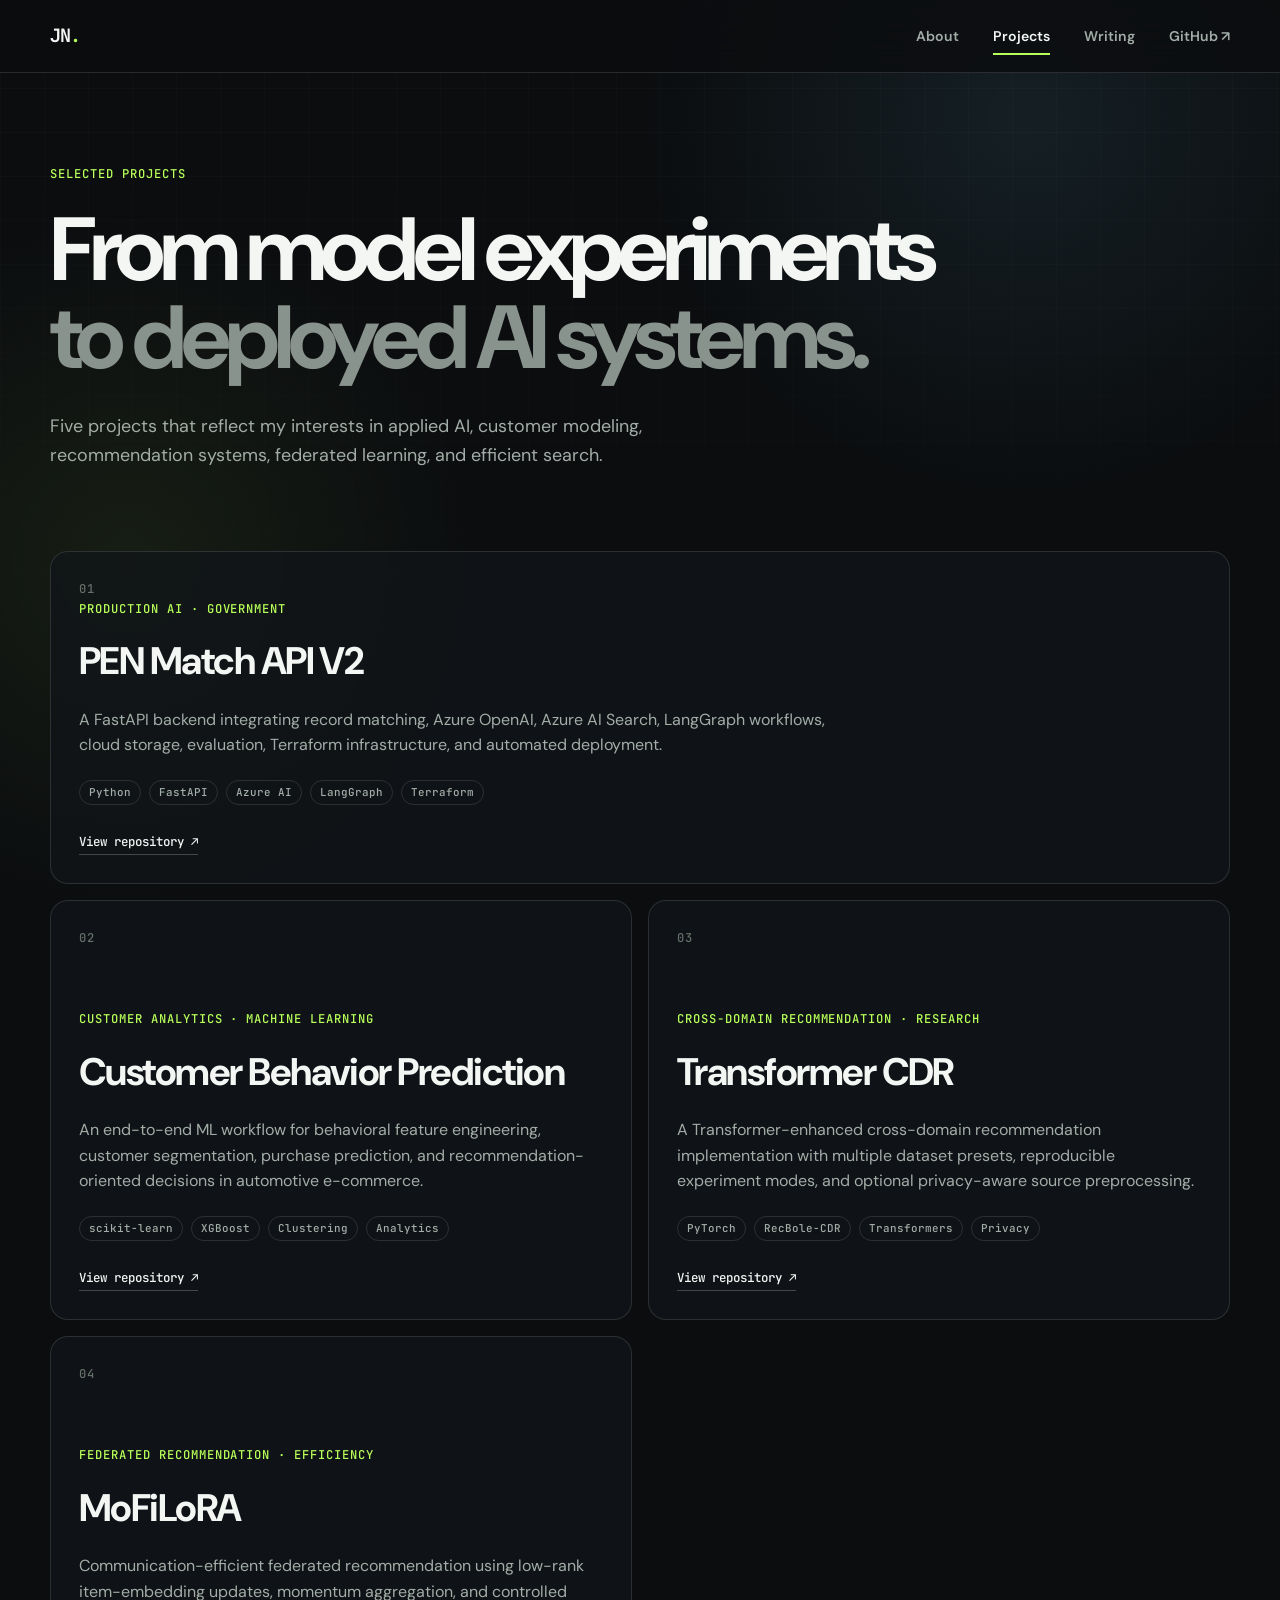
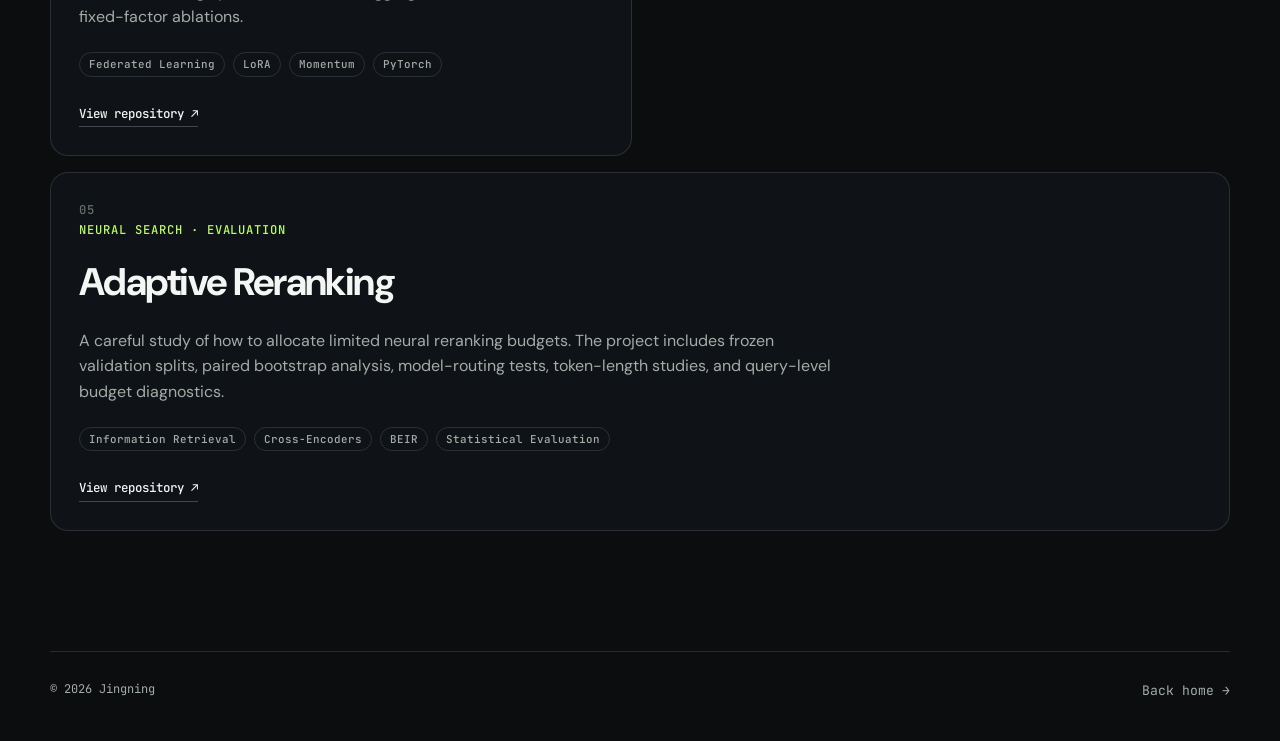
==== projects.html @ f1cd4e7f "Redesign personal portfolio around real projects" ====
<!DOCTYPE html>
<html lang="en">
<head>
    <meta charset="UTF-8">
    <meta name="viewport" content="width=device-width, initial-scale=1.0">
    <meta name="description" content="Selected applied AI, machine learning, recommendation, and search projects by Jingning.">
    <title>Projects · Jingning</title>
    <link rel="preconnect" href="https://fonts.googleapis.com">
    <link rel="preconnect" href="https://fonts.gstatic.com" crossorigin>
    <link href="https://fonts.googleapis.com/css2?family=DM+Sans:wght@400;500;600;700&family=JetBrains+Mono:wght@400;500&display=swap" rel="stylesheet">
    <link rel="stylesheet" href="styles.css">
</head>
<body>
    <header class="site-header">
        <nav class="nav-shell" aria-label="Primary navigation">
            <a class="wordmark" href="index.html" aria-label="Jingning home">JN<span>.</span></a>
            <div class="nav-links">
                <a href="index.html">About</a>
                <a class="active" href="projects.html">Projects</a>
                <a href="blog.html">Writing</a>
                <a href="https://github.com/jingning0528" target="_blank" rel="noreferrer">GitHub ↗</a>
            </div>
        </nav>
    </header>

    <main class="section-shell projects-page">
        <header class="page-intro">
            <p class="eyebrow">Selected projects</p>
            <h1>From model experiments<br><span>to deployed AI systems.</span></h1>
            <p>Five projects that reflect my interests in applied AI, customer modeling, recommendation systems, federated learning, and efficient search.</p>
        </header>

        <section class="project-list" aria-label="Project portfolio">
            <article class="project-card project-card-wide">
                <div class="project-number">01</div>
                <div class="project-card-body">
                    <div class="project-kicker">Production AI · Government</div>
                    <h2>PEN Match API V2</h2>
                    <p>A FastAPI backend integrating record matching, Azure OpenAI, Azure AI Search, LangGraph workflows, cloud storage, evaluation, Terraform infrastructure, and automated deployment.</p>
                    <div class="tag-row"><span>Python</span><span>FastAPI</span><span>Azure AI</span><span>LangGraph</span><span>Terraform</span></div>
                </div>
                <a class="project-link" href="https://github.com/jingning0528/pen-match-api-v2" target="_blank" rel="noreferrer" aria-label="View PEN Match API V2 on GitHub">View repository ↗</a>
            </article>

            <article class="project-card">
                <div class="project-number">02</div>
                <div class="project-card-body">
                    <div class="project-kicker">Customer Analytics · Machine Learning</div>
                    <h2>Customer Behavior Prediction</h2>
                    <p>An end-to-end ML workflow for behavioral feature engineering, customer segmentation, purchase prediction, and recommendation-oriented decisions in automotive e-commerce.</p>
                    <div class="tag-row"><span>scikit-learn</span><span>XGBoost</span><span>Clustering</span><span>Analytics</span></div>
                </div>
                <a class="project-link" href="https://github.com/jingning0528/customer-behavior-prediction" target="_blank" rel="noreferrer" aria-label="View Customer Behavior Prediction on GitHub">View repository ↗</a>
            </article>

            <article class="project-card">
                <div class="project-number">03</div>
                <div class="project-card-body">
                    <div class="project-kicker">Cross-Domain Recommendation · Research</div>
                    <h2>Transformer CDR</h2>
                    <p>A Transformer-enhanced cross-domain recommendation implementation with multiple dataset presets, reproducible experiment modes, and optional privacy-aware source preprocessing.</p>
                    <div class="tag-row"><span>PyTorch</span><span>RecBole-CDR</span><span>Transformers</span><span>Privacy</span></div>
                </div>
                <a class="project-link" href="https://github.com/jingning0528/transformer-cdr" target="_blank" rel="noreferrer" aria-label="View Transformer CDR on GitHub">View repository ↗</a>
            </article>

            <article class="project-card">
                <div class="project-number">04</div>
                <div class="project-card-body">
                    <div class="project-kicker">Federated Recommendation · Efficiency</div>
                    <h2>MoFiLoRA</h2>
                    <p>Communication-efficient federated recommendation using low-rank item-embedding updates, momentum aggregation, and controlled fixed-factor ablations.</p>
                    <div class="tag-row"><span>Federated Learning</span><span>LoRA</span><span>Momentum</span><span>PyTorch</span></div>
                </div>
                <a class="project-link" href="https://github.com/jingning0528/mofilora-fedrec" target="_blank" rel="noreferrer" aria-label="View MoFiLoRA on GitHub">View repository ↗</a>
            </article>

            <article class="project-card project-card-wide">
                <div class="project-number">05</div>
                <div class="project-card-body">
                    <div class="project-kicker">Neural Search · Evaluation</div>
                    <h2>Adaptive Reranking</h2>
                    <p>A careful study of how to allocate limited neural reranking budgets. The project includes frozen validation splits, paired bootstrap analysis, model-routing tests, token-length studies, and query-level budget diagnostics.</p>
                    <div class="tag-row"><span>Information Retrieval</span><span>Cross-Encoders</span><span>BEIR</span><span>Statistical Evaluation</span></div>
                </div>
                <a class="project-link" href="https://github.com/jingning0528/adaptive-reranking" target="_blank" rel="noreferrer" aria-label="View Adaptive Reranking on GitHub">View repository ↗</a>
            </article>
        </section>
    </main>

    <footer class="site-footer section-shell">
        <p>© 2026 Jingning</p>
        <a class="text-link" href="index.html">Back home →</a>
    </footer>
</body>
</html>
---- styles.css ----
:root {
    --bg: #0b0d0f;
    --surface: #111519;
    --surface-soft: #151a1f;
    --text: #f4f6f4;
    --muted: #a3ada7;
    --line: rgba(255, 255, 255, 0.12);
    --line-strong: rgba(255, 255, 255, 0.22);
    --accent: #b8ff5a;
    --accent-soft: rgba(184, 255, 90, 0.1);
    --accent-two: #76d9ff;
    --max-width: 1180px;
    --radius: 18px;
}

* {
    box-sizing: border-box;
    margin: 0;
    padding: 0;
}

html {
    scroll-behavior: smooth;
}

body {
    min-height: 100vh;
    overflow-x: hidden;
    color: var(--text);
    background:
        radial-gradient(circle at 80% 5%, rgba(118, 217, 255, 0.09), transparent 24rem),
        radial-gradient(circle at 10% 24%, rgba(184, 255, 90, 0.07), transparent 22rem),
        var(--bg);
    font-family: "DM Sans", system-ui, sans-serif;
    line-height: 1.6;
}

body::before {
    content: "";
    position: fixed;
    inset: 0;
    z-index: -1;
    pointer-events: none;
    background-image:
        linear-gradient(rgba(255, 255, 255, 0.025) 1px, transparent 1px),
        linear-gradient(90deg, rgba(255, 255, 255, 0.025) 1px, transparent 1px);
    background-size: 44px 44px;
    mask-image: linear-gradient(to bottom, black, transparent 85%);
}

a {
    color: inherit;
    text-decoration: none;
}

.section-shell,
.nav-shell {
    width: min(calc(100% - 40px), var(--max-width));
    margin-inline: auto;
}

.site-header {
    position: sticky;
    top: 0;
    z-index: 50;
    border-bottom: 1px solid var(--line);
    background: rgba(11, 13, 15, 0.82);
    backdrop-filter: blur(18px);
}

.nav-shell {
    min-height: 72px;
    display: flex;
    align-items: center;
    justify-content: space-between;
    gap: 24px;
}

.wordmark {
    font: 700 1.15rem/1 "JetBrains Mono", monospace;
    letter-spacing: -0.06em;
}

.wordmark span {
    color: var(--accent);
}

.nav-links {
    display: flex;
    align-items: center;
    gap: clamp(16px, 3vw, 34px);
    color: var(--muted);
    font-size: 0.88rem;
    font-weight: 600;
}

.nav-links a {
    position: relative;
    padding-block: 8px;
    transition: color 180ms ease;
}

.nav-links a:hover,
.nav-links a.active {
    color: var(--text);
}

.nav-links a.active::after {
    content: "";
    position: absolute;
    left: 0;
    right: 0;
    bottom: 0;
    height: 2px;
    background: var(--accent);
}

.hero {
    min-height: calc(100vh - 72px);
    display: grid;
    grid-template-columns: minmax(0, 1.5fr) minmax(300px, 0.65fr);
    align-items: center;
    gap: clamp(48px, 8vw, 100px);
    padding-block: 92px;
}

.eyebrow,
.project-kicker,
.panel-label,
.card-index,
.project-meta,
.project-number {
    color: var(--accent);
    font-family: "JetBrains Mono", monospace;
    font-size: 0.76rem;
    font-weight: 500;
    letter-spacing: 0.08em;
    text-transform: uppercase;
}

.status-dot {
    display: inline-block;
    width: 8px;
    height: 8px;
    margin-right: 9px;
    border-radius: 50%;
    background: var(--accent);
    box-shadow: 0 0 0 5px var(--accent-soft);
}

.hero h1,
.page-intro h1 {
    margin-top: 22px;
    max-width: 900px;
    font-size: clamp(3rem, 7vw, 6.6rem);
    line-height: 0.98;
    letter-spacing: -0.065em;
}

.hero h1 span,
.page-intro h1 span {
    color: #89938d;
}

.hero-lead {
    max-width: 720px;
    margin-top: 30px;
    color: var(--muted);
    font-size: clamp(1.05rem, 1.5vw, 1.3rem);
    line-height: 1.75;
}

.hero-actions {
    display: flex;
    flex-wrap: wrap;
    gap: 14px;
    margin-top: 38px;
}

.button {
    min-height: 50px;
    display: inline-flex;
    align-items: center;
    justify-content: center;
    padding: 0 22px;
    border: 1px solid var(--line-strong);
    border-radius: 999px;
    font-weight: 700;
    transition: transform 180ms ease, border-color 180ms ease, background 180ms ease;
}

.button:hover {
    transform: translateY(-2px);
}

.button-primary {
    border-color: var(--accent);
    color: #11160d;
    background: var(--accent);
}

.button-primary:hover {
    background: #cbff88;
}

.button-secondary:hover {
    border-color: var(--text);
    background: rgba(255, 255, 255, 0.05);
}

.hero-panel {
    overflow: hidden;
    border: 1px solid var(--line);
    border-radius: var(--radius);
    background: rgba(17, 21, 25, 0.78);
    box-shadow: 0 30px 80px rgba(0, 0, 0, 0.3);
}

.panel-label {
    padding: 20px 22px;
    border-bottom: 1px solid var(--line);
}

.focus-list {
    list-style: none;
}

.focus-list li {
    display: flex;
    gap: 16px;
    padding: 21px 22px;
    border-bottom: 1px solid var(--line);
    font-size: 0.95rem;
    font-weight: 600;
}

.focus-list span {
    color: #657069;
    font-family: "JetBrains Mono", monospace;
    font-size: 0.75rem;
}

.panel-footer,
.tag-row {
    display: flex;
    flex-wrap: wrap;
    gap: 8px;
}

.panel-footer {
    padding: 20px 22px;
}

.panel-footer span,
.tag-row span {
    padding: 6px 9px;
    border: 1px solid var(--line);
    border-radius: 999px;
    color: var(--muted);
    font: 500 0.68rem/1 "JetBrains Mono", monospace;
}

.expertise-section,
.selected-work {
    padding-block: 110px;
    border-top: 1px solid var(--line);
}

.section-heading h2,
.contact-strip h2 {
    max-width: 760px;
    margin-top: 12px;
    font-size: clamp(2rem, 4vw, 3.8rem);
    line-height: 1.08;
    letter-spacing: -0.045em;
}

.expertise-grid {
    display: grid;
    grid-template-columns: repeat(3, 1fr);
    margin-top: 52px;
    border-top: 1px solid var(--line);
    border-bottom: 1px solid var(--line);
}

.expertise-card {
    min-height: 275px;
    padding: 30px;
    border-right: 1px solid var(--line);
}

.expertise-card:last-child {
    border-right: 0;
}

.expertise-card h3 {
    margin-top: 58px;
    font-size: 1.35rem;
}

.expertise-card p:last-child {
    margin-top: 14px;
    color: var(--muted);
    font-size: 0.94rem;
}

.heading-row {
    display: flex;
    align-items: flex-end;
    justify-content: space-between;
    gap: 30px;
}

.text-link {
    color: var(--muted);
    font-family: "JetBrains Mono", monospace;
    font-size: 0.82rem;
    transition: color 180ms ease;
}

.text-link:hover {
    color: var(--accent);
}

.project-preview-grid {
    display: grid;
    grid-template-columns: repeat(2, 1fr);
    gap: 16px;
    margin-top: 50px;
}

.project-preview {
    min-height: 310px;
    padding: 28px;
    display: flex;
    flex-direction: column;
    border: 1px solid var(--line);
    border-radius: var(--radius);
    background: var(--surface);
    transition: transform 220ms ease, border-color 220ms ease, background 220ms ease;
}

.project-preview.featured {
    grid-row: span 2;
    min-height: 636px;
    background:
        linear-gradient(145deg, rgba(184, 255, 90, 0.13), transparent 56%),
        var(--surface);
}

.project-preview:hover {
    transform: translateY(-4px);
    border-color: rgba(184, 255, 90, 0.5);
    background-color: var(--surface-soft);
}

.project-meta {
    display: flex;
    justify-content: space-between;
}

.project-preview h3 {
    margin-top: auto;
    font-size: clamp(1.6rem, 3vw, 2.6rem);
    letter-spacing: -0.04em;
}

.project-preview p {
    max-width: 600px;
    margin-top: 14px;
    color: var(--muted);
}

.project-preview .tag-row {
    margin-top: 24px;
}

.contact-strip {
    margin-block: 60px 100px;
    padding: 42px;
    display: flex;
    align-items: center;
    justify-content: space-between;
    gap: 30px;
    border: 1px solid rgba(184, 255, 90, 0.32);
    border-radius: var(--radius);
    background: linear-gradient(120deg, rgba(184, 255, 90, 0.1), rgba(118, 217, 255, 0.04));
}

.contact-strip h2 {
    max-width: 700px;
    font-size: clamp(1.7rem, 3vw, 2.7rem);
}

.site-footer {
    padding-block: 28px 40px;
    display: flex;
    justify-content: space-between;
    gap: 20px;
    border-top: 1px solid var(--line);
    color: var(--muted);
    font: 400 0.75rem/1.6 "JetBrains Mono", monospace;
}

/* Projects */
.projects-page {
    padding-block: 92px 120px;
}

.page-intro {
    max-width: 950px;
    margin-bottom: 82px;
}

.page-intro p:last-child {
    max-width: 720px;
    margin-top: 30px;
    color: var(--muted);
    font-size: 1.12rem;
}

.project-list {
    display: grid;
    grid-template-columns: repeat(2, 1fr);
    gap: 16px;
}

.project-card {
    min-height: 420px;
    padding: 28px;
    display: flex;
    flex-direction: column;
    border: 1px solid var(--line);
    border-radius: var(--radius);
    background: rgba(17, 21, 25, 0.78);
    transition: border-color 220ms ease, transform 220ms ease;
}

.project-card-wide {
    grid-column: 1 / -1;
    min-height: 330px;
}

.project-card:hover {
    transform: translateY(-3px);
    border-color: var(--line-strong);
}

.project-number {
    color: #657069;
}

.project-card-body {
    margin-top: auto;
}

.project-card h2 {
    margin-top: 12px;
    font-size: clamp(1.8rem, 3vw, 2.8rem);
    letter-spacing: -0.04em;
}

.project-card-body > p {
    max-width: 760px;
    margin-top: 14px;
    color: var(--muted);
}

.project-card .tag-row {
    margin-top: 22px;
}

.project-link {
    align-self: flex-start;
    margin-top: 28px;
    padding-bottom: 3px;
    border-bottom: 1px solid var(--line-strong);
    color: var(--text);
    font: 500 0.78rem/1.5 "JetBrains Mono", monospace;
}

.project-link:hover {
    color: var(--accent);
    border-color: var(--accent);
}

/* Existing blog pages */
.plain-page,
.blog-detail-page {
    background: var(--bg);
}

.plain-page .container,
.blog-detail-page .container {
    width: min(calc(100% - 40px), 900px);
    margin-inline: auto;
    padding-block: 72px 110px;
}

.plain-page header,
.blog-detail-page header {
    margin-bottom: 50px;
    text-align: left;
}

.plain-page h1,
.blog-detail-page h1 {
    font-size: clamp(2.5rem, 6vw, 5rem);
    line-height: 1.05;
    letter-spacing: -0.055em;
}

.plain-page .subtitle,
.blog-detail-page .subtitle {
    margin-top: 12px;
    color: var(--muted);
}

.link-button {
    display: inline-block;
    margin-top: 18px;
    color: var(--accent);
    font: 500 0.78rem/1.5 "JetBrains Mono", monospace;
}

.blog-post {
    margin-bottom: 16px;
    padding: 26px;
    border: 1px solid var(--line);
    border-radius: var(--radius);
    background: var(--surface);
}

.blog-post h2 {
    font-size: 1.3rem;
}

.blog-post > p {
    margin-top: 8px;
    color: var(--muted);
}

.blog-content {
    color: #dce2de;
}

.blog-content h3 {
    margin: 38px 0 14px;
    color: var(--text);
    font-size: 1.25rem;
}

.blog-content p,
.blog-content li {
    margin-bottom: 14px;
    line-height: 1.8;
}

.blog-content ul {
    padding-left: 24px;
}

.figure-container {
    margin: 30px 0;
    padding: 16px;
    border: 1px solid var(--line);
    border-radius: var(--radius);
    background: var(--surface-soft);
}

.blog-figure {
    max-width: 100%;
    height: auto;
    border-radius: 10px;
}

.figure-caption,
.figure-citation {
    margin-top: 10px;
    color: var(--muted);
    font-size: 0.78rem;
}

.page-transition {
    animation: page-in 500ms ease both;
}

@keyframes page-in {
    from { opacity: 0; transform: translateY(10px); }
    to { opacity: 1; transform: translateY(0); }
}

@media (max-width: 840px) {
    .hero {
        min-height: auto;
        grid-template-columns: 1fr;
        padding-block: 76px;
    }

    .hero-panel {
        max-width: 560px;
    }

    .expertise-grid,
    .project-preview-grid,
    .project-list {
        grid-template-columns: 1fr;
    }

    .expertise-card {
        min-height: 230px;
        border-right: 0;
        border-bottom: 1px solid var(--line);
    }

    .expertise-card:last-child {
        border-bottom: 0;
    }

    .project-preview.featured {
        grid-row: auto;
        min-height: 380px;
    }

    .project-card-wide {
        grid-column: auto;
    }

    .contact-strip,
    .heading-row {
        align-items: flex-start;
        flex-direction: column;
    }
}

@media (max-width: 620px) {
    .section-shell,
    .nav-shell,
    .plain-page .container,
    .blog-detail-page .container {
        width: min(calc(100% - 28px), var(--max-width));
    }

    .nav-shell {
        min-height: 64px;
    }

    .nav-links {
        gap: 14px;
        font-size: 0.75rem;
    }

    .nav-links a:last-child {
        display: none;
    }

    .hero {
        padding-block: 58px 72px;
    }

    .hero h1,
    .page-intro h1 {
        font-size: clamp(2.8rem, 15vw, 4.6rem);
    }

    .expertise-section,
    .selected-work,
    .projects-page {
        padding-block: 76px;
    }

    .expertise-card,
    .project-preview,
    .project-card,
    .contact-strip {
        padding: 22px;
    }

    .contact-strip {
        margin-block: 30px 76px;
    }

    .site-footer {
        flex-direction: column;
    }
}

@media (prefers-reduced-motion: reduce) {
    *,
    *::before,
    *::after {
        scroll-behavior: auto !important;
        animation-duration: 0.01ms !important;
        animation-iteration-count: 1 !important;
        transition-duration: 0.01ms !important;
    }
}
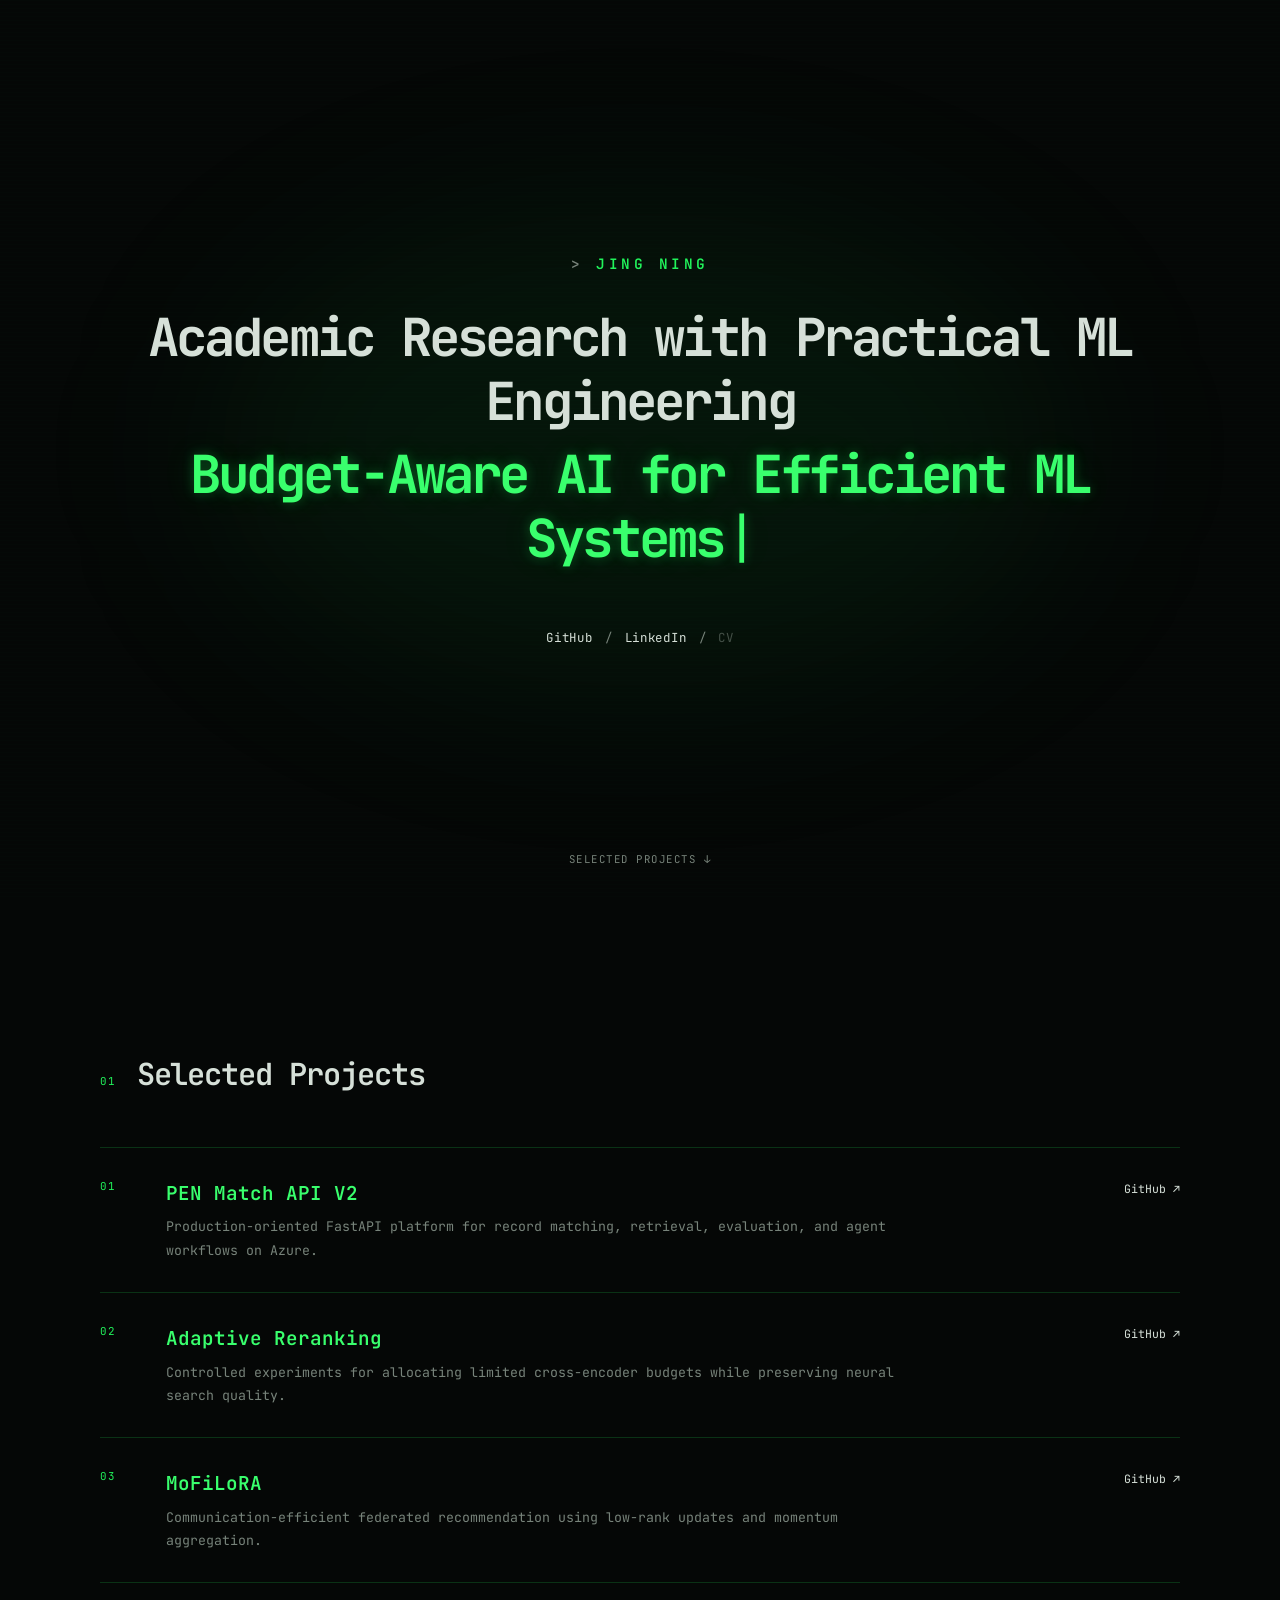
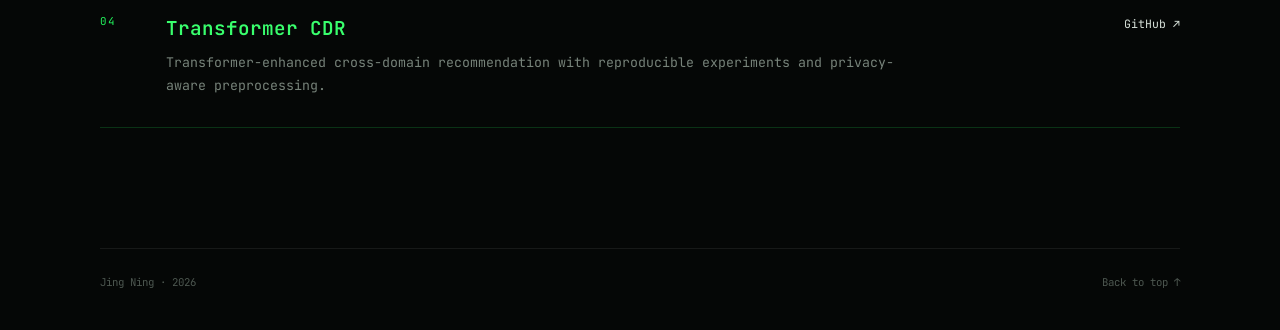
==== commit 4cfaf55f: "Rebuild portfolio with minimal terminal design" ====
--- a/projects.html
+++ b/projects.html
@@ -1,96 +1,13 @@
-<!DOCTYPE html>
+<!doctype html>
 <html lang="en">
 <head>
-    <meta charset="UTF-8">
-    <meta name="viewport" content="width=device-width, initial-scale=1.0">
-    <meta name="description" content="Selected applied AI, machine learning, recommendation, and search projects by Jingning.">
-    <title>Projects · Jingning</title>
-    <link rel="preconnect" href="https://fonts.googleapis.com">
-    <link rel="preconnect" href="https://fonts.gstatic.com" crossorigin>
-    <link href="https://fonts.googleapis.com/css2?family=DM+Sans:wght@400;500;600;700&family=JetBrains+Mono:wght@400;500&display=swap" rel="stylesheet">
-    <link rel="stylesheet" href="styles.css">
+    <meta charset="utf-8">
+    <meta name="viewport" content="width=device-width, initial-scale=1">
+    <meta http-equiv="refresh" content="0; url=index.html#projects">
+    <link rel="canonical" href="index.html#projects">
+    <title>Selected Projects · Jing Ning</title>
 </head>
 <body>
-    <header class="site-header">
-        <nav class="nav-shell" aria-label="Primary navigation">
-            <a class="wordmark" href="index.html" aria-label="Jingning home">JN<span>.</span></a>
-            <div class="nav-links">
-                <a href="index.html">About</a>
-                <a class="active" href="projects.html">Projects</a>
-                <a href="blog.html">Writing</a>
-                <a href="https://github.com/jingning0528" target="_blank" rel="noreferrer">GitHub ↗</a>
-            </div>
-        </nav>
-    </header>
-
-    <main class="section-shell projects-page">
-        <header class="page-intro">
-            <p class="eyebrow">Selected projects</p>
-            <h1>From model experiments<br><span>to deployed AI systems.</span></h1>
-            <p>Five projects that reflect my interests in applied AI, customer modeling, recommendation systems, federated learning, and efficient search.</p>
-        </header>
-
-        <section class="project-list" aria-label="Project portfolio">
-            <article class="project-card project-card-wide">
-                <div class="project-number">01</div>
-                <div class="project-card-body">
-                    <div class="project-kicker">Production AI · Government</div>
-                    <h2>PEN Match API V2</h2>
-                    <p>A FastAPI backend integrating record matching, Azure OpenAI, Azure AI Search, LangGraph workflows, cloud storage, evaluation, Terraform infrastructure, and automated deployment.</p>
-                    <div class="tag-row"><span>Python</span><span>FastAPI</span><span>Azure AI</span><span>LangGraph</span><span>Terraform</span></div>
-                </div>
-                <a class="project-link" href="https://github.com/jingning0528/pen-match-api-v2" target="_blank" rel="noreferrer" aria-label="View PEN Match API V2 on GitHub">View repository ↗</a>
-            </article>
-
-            <article class="project-card">
-                <div class="project-number">02</div>
-                <div class="project-card-body">
-                    <div class="project-kicker">Customer Analytics · Machine Learning</div>
-                    <h2>Customer Behavior Prediction</h2>
-                    <p>An end-to-end ML workflow for behavioral feature engineering, customer segmentation, purchase prediction, and recommendation-oriented decisions in automotive e-commerce.</p>
-                    <div class="tag-row"><span>scikit-learn</span><span>XGBoost</span><span>Clustering</span><span>Analytics</span></div>
-                </div>
-                <a class="project-link" href="https://github.com/jingning0528/customer-behavior-prediction" target="_blank" rel="noreferrer" aria-label="View Customer Behavior Prediction on GitHub">View repository ↗</a>
-            </article>
-
-            <article class="project-card">
-                <div class="project-number">03</div>
-                <div class="project-card-body">
-                    <div class="project-kicker">Cross-Domain Recommendation · Research</div>
-                    <h2>Transformer CDR</h2>
-                    <p>A Transformer-enhanced cross-domain recommendation implementation with multiple dataset presets, reproducible experiment modes, and optional privacy-aware source preprocessing.</p>
-                    <div class="tag-row"><span>PyTorch</span><span>RecBole-CDR</span><span>Transformers</span><span>Privacy</span></div>
-                </div>
-                <a class="project-link" href="https://github.com/jingning0528/transformer-cdr" target="_blank" rel="noreferrer" aria-label="View Transformer CDR on GitHub">View repository ↗</a>
-            </article>
-
-            <article class="project-card">
-                <div class="project-number">04</div>
-                <div class="project-card-body">
-                    <div class="project-kicker">Federated Recommendation · Efficiency</div>
-                    <h2>MoFiLoRA</h2>
-                    <p>Communication-efficient federated recommendation using low-rank item-embedding updates, momentum aggregation, and controlled fixed-factor ablations.</p>
-                    <div class="tag-row"><span>Federated Learning</span><span>LoRA</span><span>Momentum</span><span>PyTorch</span></div>
-                </div>
-                <a class="project-link" href="https://github.com/jingning0528/mofilora-fedrec" target="_blank" rel="noreferrer" aria-label="View MoFiLoRA on GitHub">View repository ↗</a>
-            </article>
-
-            <article class="project-card project-card-wide">
-                <div class="project-number">05</div>
-                <div class="project-card-body">
-                    <div class="project-kicker">Neural Search · Evaluation</div>
-                    <h2>Adaptive Reranking</h2>
-                    <p>A careful study of how to allocate limited neural reranking budgets. The project includes frozen validation splits, paired bootstrap analysis, model-routing tests, token-length studies, and query-level budget diagnostics.</p>
-                    <div class="tag-row"><span>Information Retrieval</span><span>Cross-Encoders</span><span>BEIR</span><span>Statistical Evaluation</span></div>
-                </div>
-                <a class="project-link" href="https://github.com/jingning0528/adaptive-reranking" target="_blank" rel="noreferrer" aria-label="View Adaptive Reranking on GitHub">View repository ↗</a>
-            </article>
-        </section>
-    </main>
-
-    <footer class="site-footer section-shell">
-        <p>© 2026 Jingning</p>
-        <a class="text-link" href="index.html">Back home →</a>
-    </footer>
+    <p><a href="index.html#projects">View Jing Ning’s selected projects</a></p>
 </body>
 </html>
